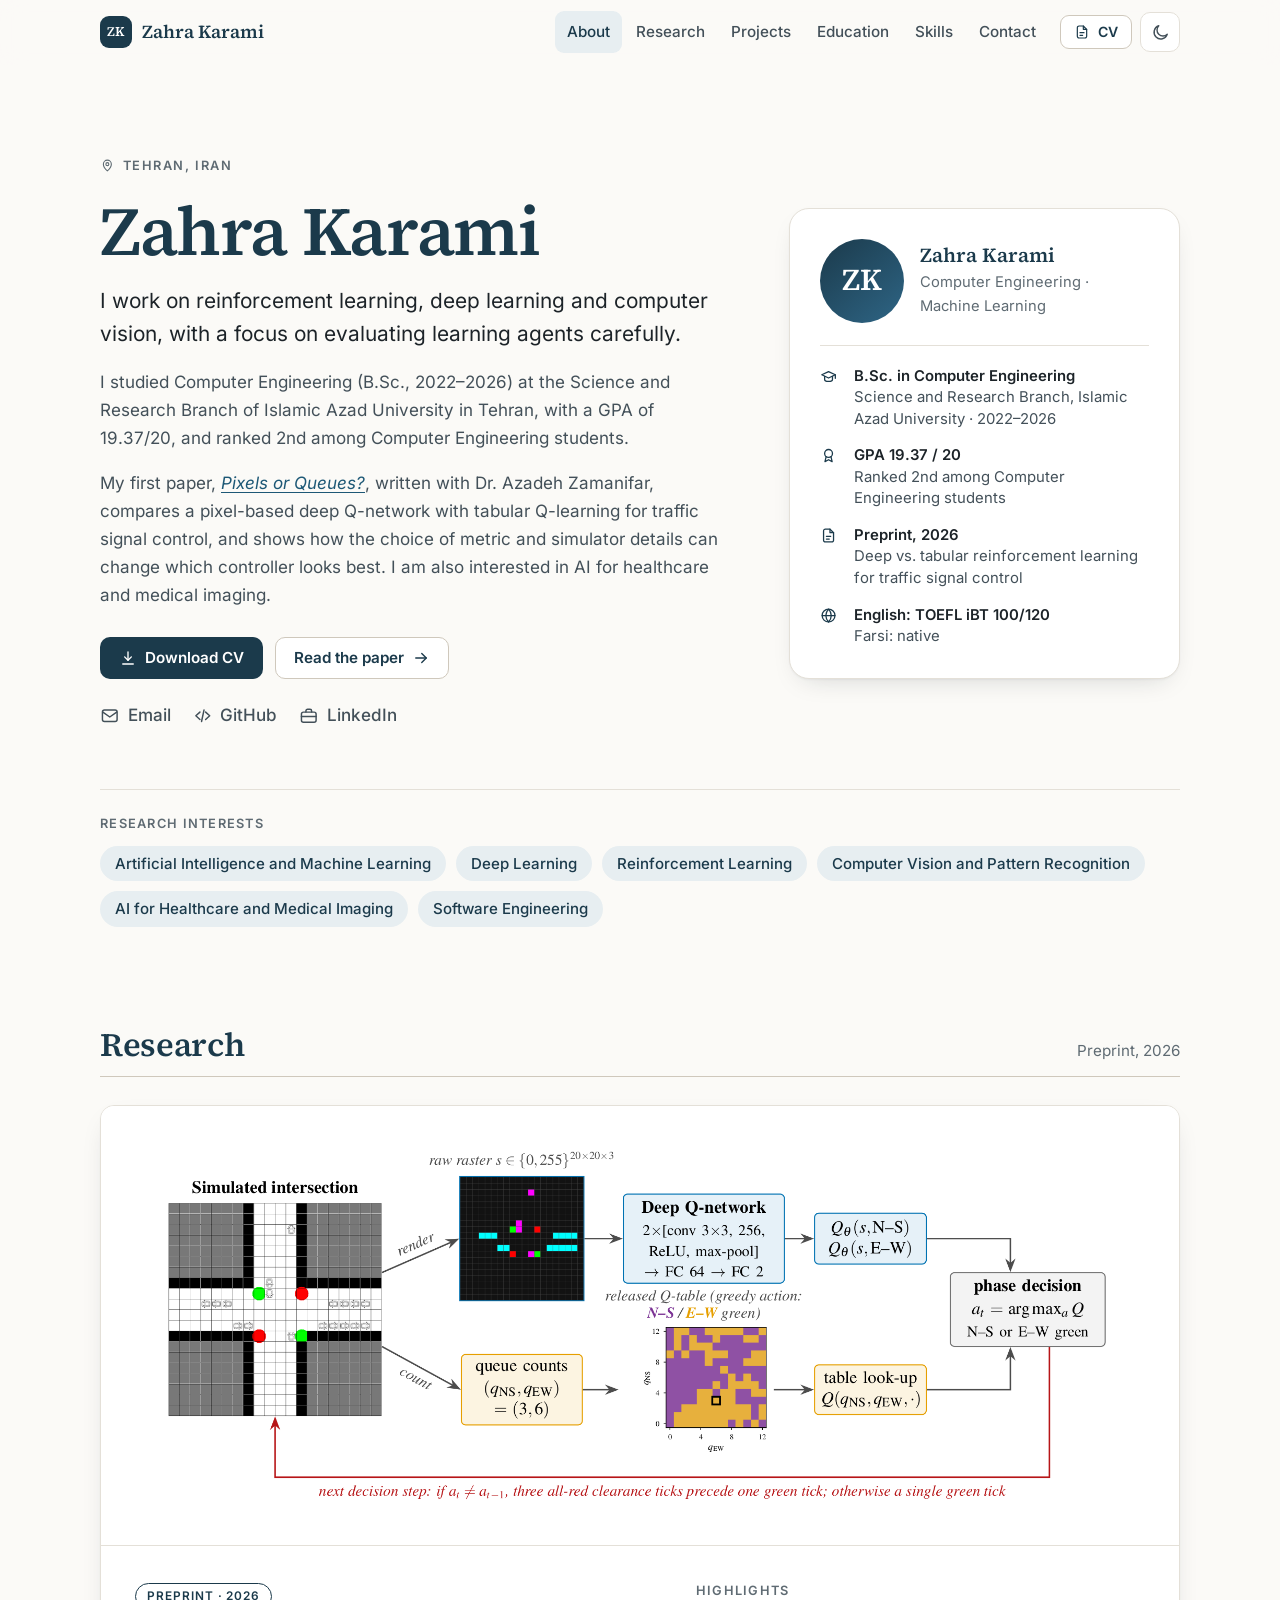
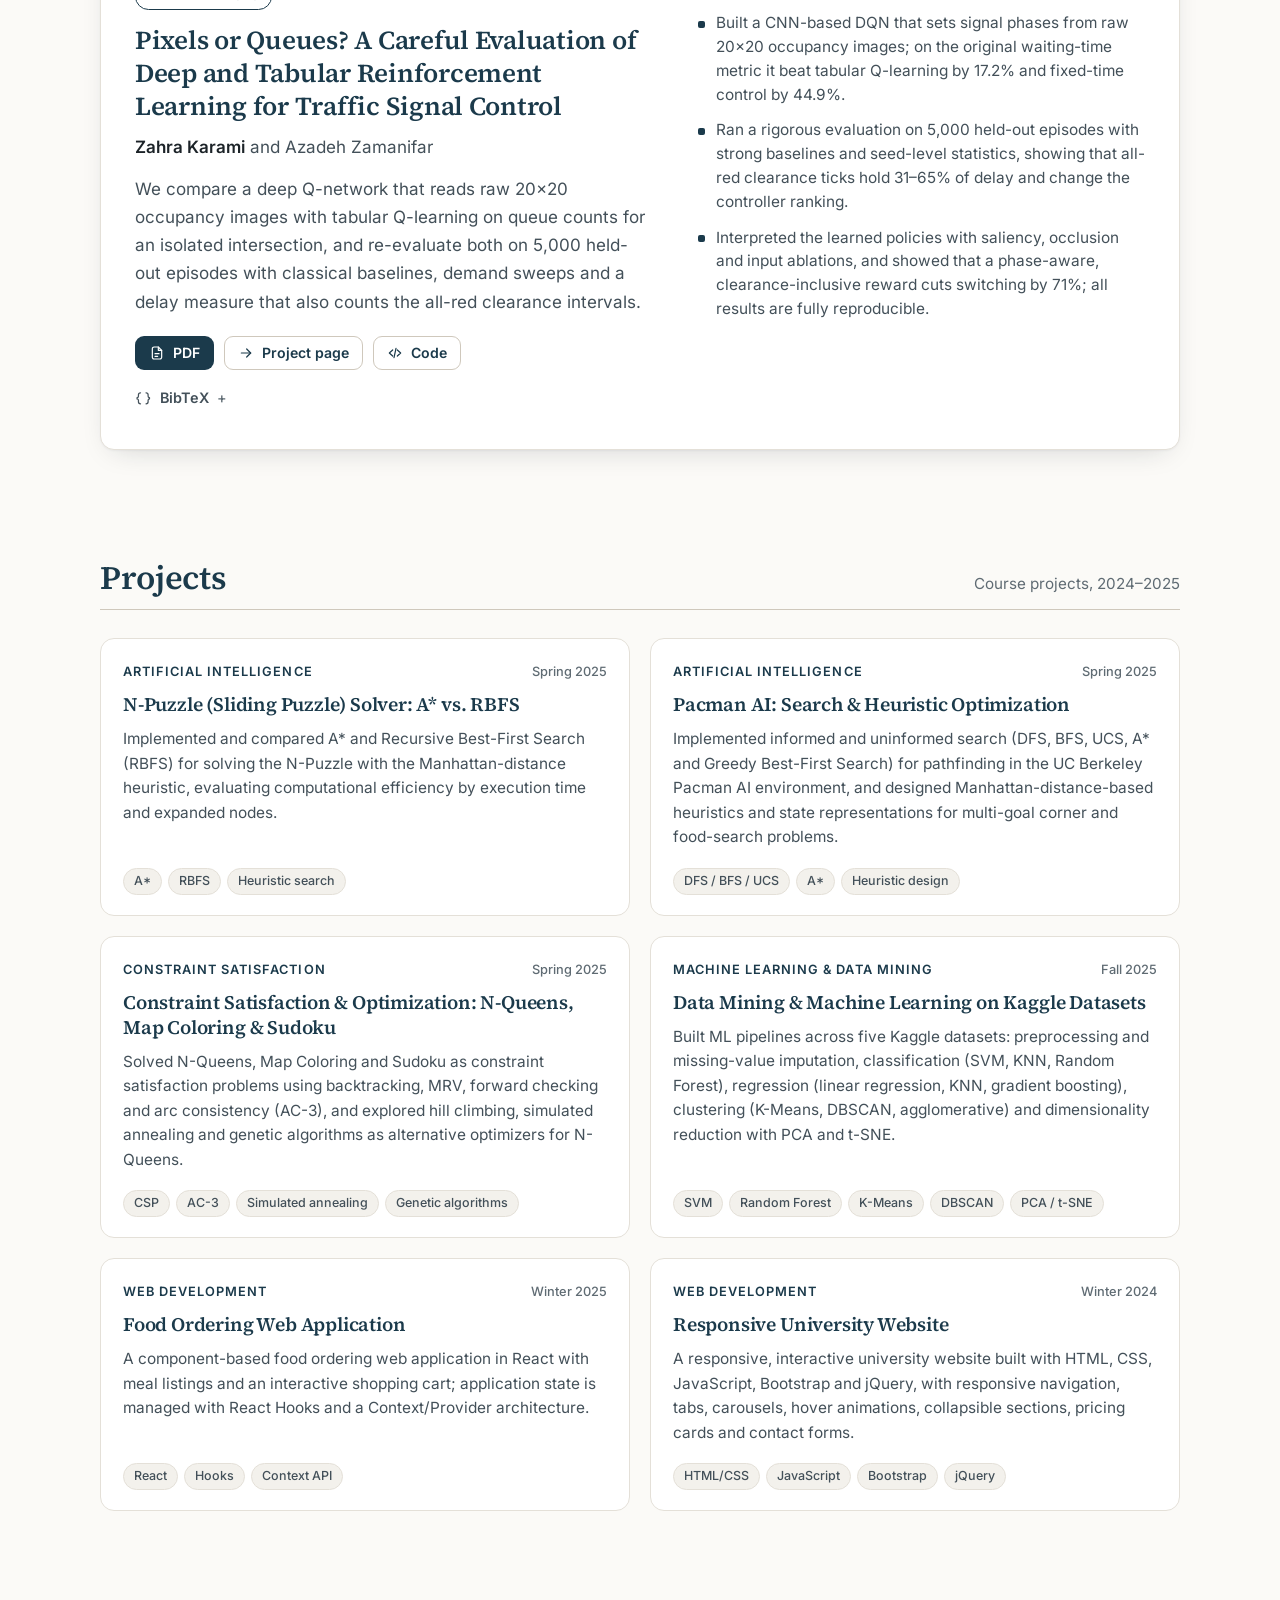
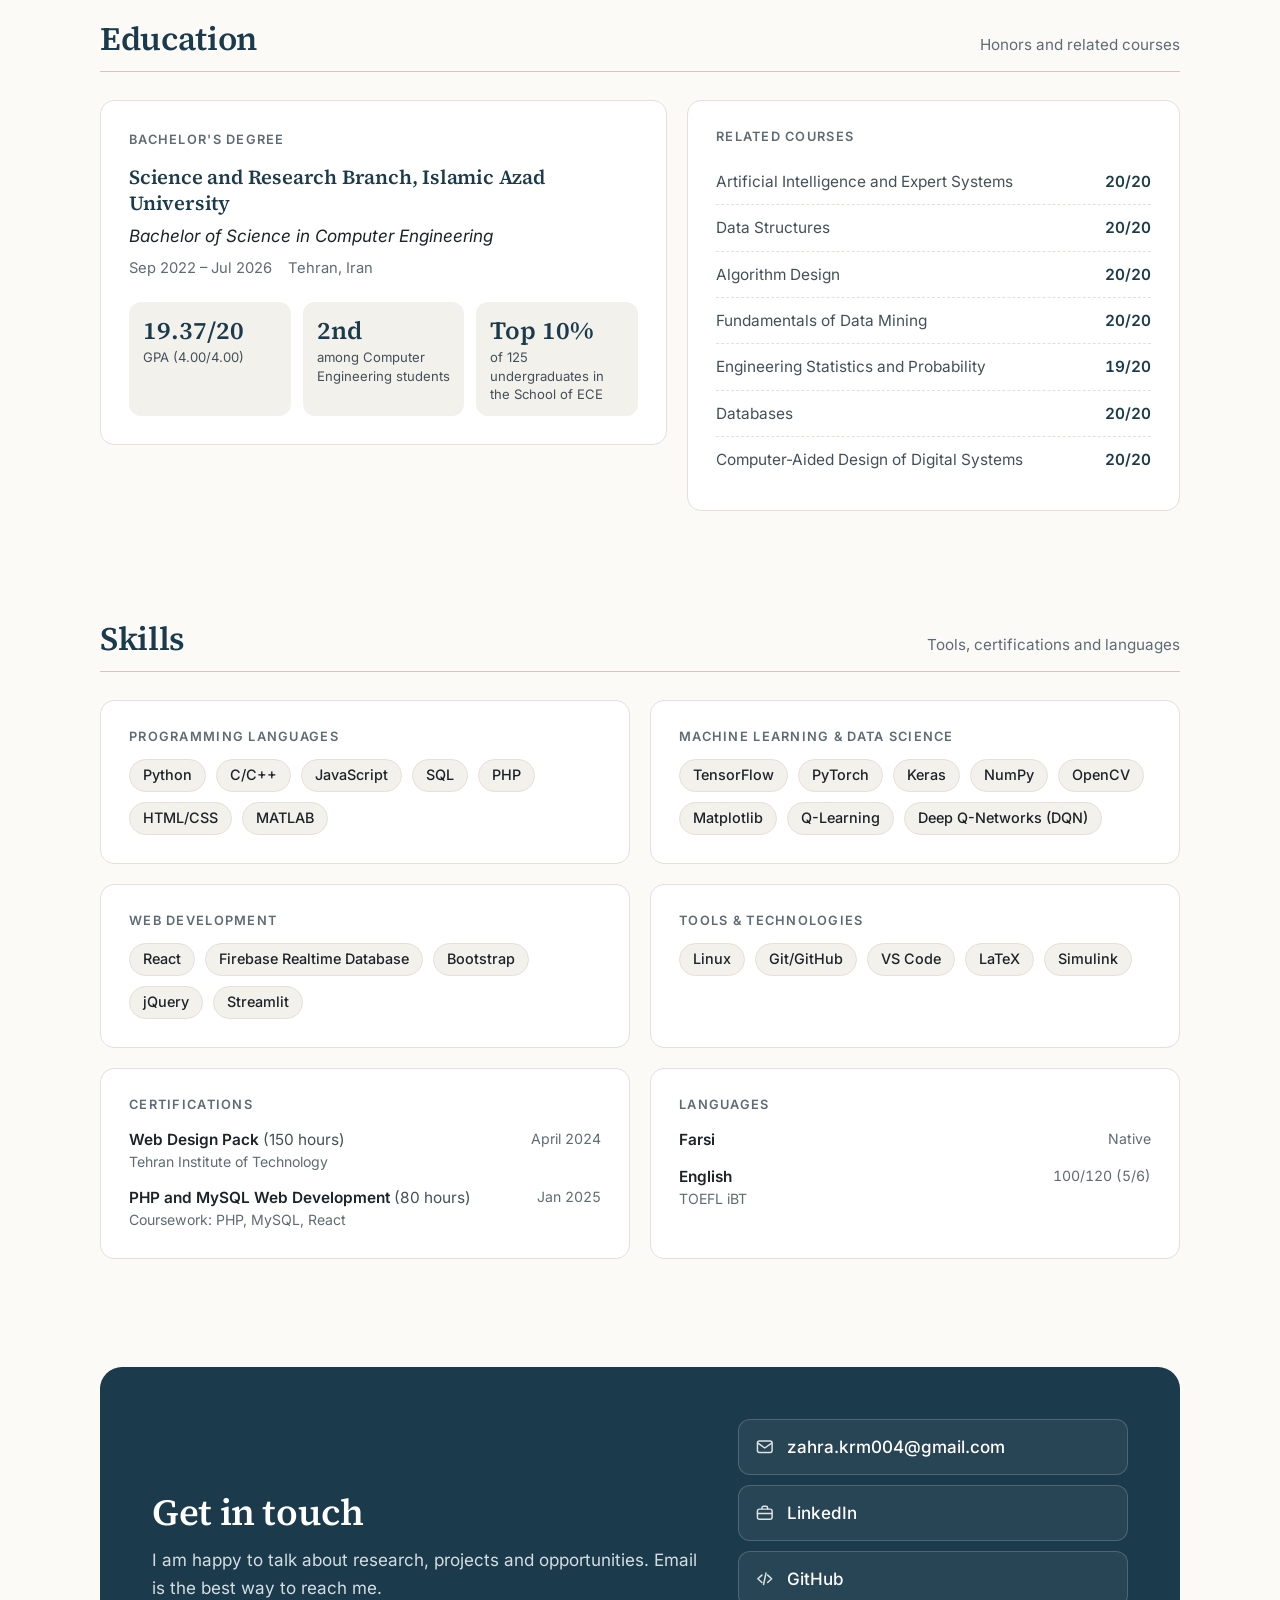
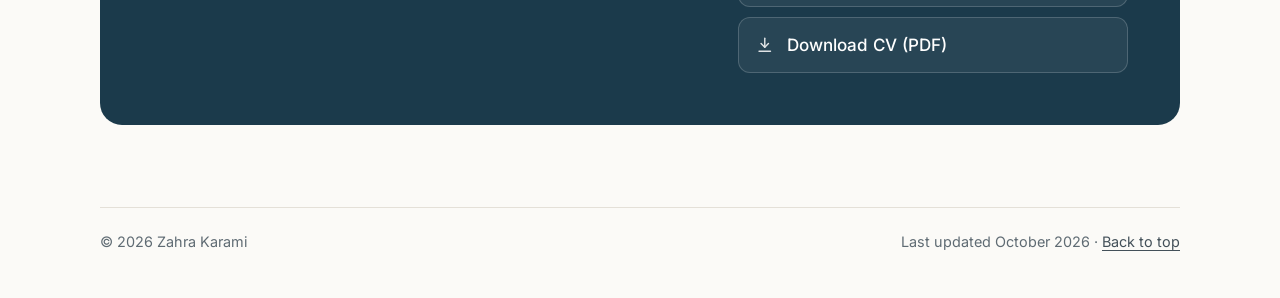
==== index.html @ cc5b9f22 "Add files via upload" ====
<!doctype html>
<html lang="en">
<head>
  <meta charset="utf-8">
  <meta name="viewport" content="width=device-width, initial-scale=1">
  <title>Zahra Karami · Machine Learning &amp; Computer Engineering</title>
  <meta name="description" content="Zahra Karami works on reinforcement learning, deep learning and computer vision (B.Sc. Computer Engineering, Science and Research Branch, Islamic Azad University). Paper, projects, CV and contact.">
  <meta name="author" content="Zahra Karami">
  <link rel="canonical" href="https://zahrakrm.github.io/">

  <!-- Social previews -->
  <meta property="og:type" content="profile">
  <meta property="og:site_name" content="Zahra Karami">
  <meta property="og:title" content="Zahra Karami · Machine Learning &amp; Computer Engineering">
  <meta property="og:description" content="Reinforcement learning, deep learning and computer vision. Paper, projects, CV and contact.">
  <meta property="og:url" content="https://zahrakrm.github.io/">
  <meta property="og:image" content="https://zahrakrm.github.io/assets/img/og-home.png">
  <meta property="og:image:width" content="1200">
  <meta property="og:image:height" content="630">
  <meta property="og:image:alt" content="Zahra Karami: Computer Engineering, reinforcement learning, deep learning, computer vision">
  <meta property="profile:first_name" content="Zahra">
  <meta property="profile:last_name" content="Karami">
  <meta name="twitter:card" content="summary_large_image">

  <meta name="theme-color" content="#fbfaf7" media="(prefers-color-scheme: light)">
  <meta name="theme-color" content="#0e1316" media="(prefers-color-scheme: dark)">
  <link rel="icon" href="favicon.ico" sizes="any">
  <link rel="icon" href="assets/img/favicon.svg" type="image/svg+xml">
  <link rel="apple-touch-icon" href="assets/img/apple-touch-icon.png">

  <link rel="preload" href="assets/fonts/inter-latin-wght-normal.woff2" as="font" type="font/woff2" crossorigin>
  <link rel="preload" href="assets/fonts/source-serif-4-latin-wght-normal.woff2" as="font" type="font/woff2" crossorigin>
  <link rel="stylesheet" href="assets/css/style.css">
  <script>
    document.documentElement.classList.add("js");
    try {
      var savedTheme = localStorage.getItem("theme");
      if (savedTheme === "light" || savedTheme === "dark") {
        document.documentElement.setAttribute("data-theme", savedTheme);
      }
    } catch (e) {}
  </script>
  <script src="assets/js/main.js" defer></script>

  <script type="application/ld+json">
  {
    "@context": "https://schema.org",
    "@type": "Person",
    "name": "Zahra Karami",
    "url": "https://zahrakrm.github.io/",
    "email": "mailto:zahra.krm004@gmail.com",
    "image": "https://zahrakrm.github.io/assets/img/og-home.png",
    "affiliation": {
      "@type": "CollegeOrUniversity",
      "name": "Science and Research Branch, Islamic Azad University"
    },
    "address": { "@type": "PostalAddress", "addressLocality": "Tehran", "addressCountry": "IR" },
    "knowsAbout": ["Reinforcement learning", "Deep learning", "Computer vision", "Machine learning", "AI for healthcare"],
    "sameAs": ["https://github.com/zahraKrm", "https://www.linkedin.com/in/zahra-karami-ai/"]
  }
  </script>
</head>
<body>
  <!-- Icon set (inline so the page needs no extra request) -->
  <svg xmlns="http://www.w3.org/2000/svg" style="display:none">
    <symbol id="i-mail" viewBox="0 0 24 24"><rect x="3" y="5" width="18" height="14" rx="2.5"/><path d="m3.5 7.5 8.5 6 8.5-6"/></symbol>
    <symbol id="i-download" viewBox="0 0 24 24"><path d="M12 4v11"/><path d="m7.5 10.5 4.5 4.5 4.5-4.5"/><path d="M5 20h14"/></symbol>
    <symbol id="i-file" viewBox="0 0 24 24"><path d="M14 3H7.5A2.5 2.5 0 0 0 5 5.5v13A2.5 2.5 0 0 0 7.5 21h9a2.5 2.5 0 0 0 2.5-2.5V8z"/><path d="M14 3v5h5"/><path d="M9 13h6M9 17h4"/></symbol>
    <symbol id="i-code" viewBox="0 0 24 24"><path d="m8.5 7.5-5 4.5 5 4.5"/><path d="m15.5 7.5 5 4.5-5 4.5"/><path d="m13.5 5-3 14"/></symbol>
    <symbol id="i-briefcase" viewBox="0 0 24 24"><rect x="3" y="7.5" width="18" height="12.5" rx="2.5"/><path d="M8.5 7.5V6a2 2 0 0 1 2-2h3a2 2 0 0 1 2 2v1.5"/><path d="M3 13h18"/></symbol>
    <symbol id="i-external" viewBox="0 0 24 24"><path d="M14 4h6v6"/><path d="M20 4 11 13"/><path d="M18 14.5V19a1 1 0 0 1-1 1H5a1 1 0 0 1-1-1V7a1 1 0 0 1 1-1h4.5"/></symbol>
    <symbol id="i-sun" viewBox="0 0 24 24"><circle cx="12" cy="12" r="4"/><path d="M12 2.5v2M12 19.5v2M4.6 4.6 6 6M18 18l1.4 1.4M2.5 12h2M19.5 12h2M4.6 19.4 6 18M18 6l1.4-1.4"/></symbol>
    <symbol id="i-moon" viewBox="0 0 24 24"><path d="M20.5 14.2A8.5 8.5 0 1 1 9.8 3.5a6.8 6.8 0 0 0 10.7 10.7z"/></symbol>
    <symbol id="i-menu" viewBox="0 0 24 24"><path d="M4 7h16M4 12h16M4 17h16"/></symbol>
    <symbol id="i-pin" viewBox="0 0 24 24"><path d="M12 21s-6.5-5.8-6.5-11a6.5 6.5 0 0 1 13 0c0 5.2-6.5 11-6.5 11z"/><circle cx="12" cy="10" r="2.4"/></symbol>
    <symbol id="i-cap" viewBox="0 0 24 24"><path d="M2.5 9.5 12 5l9.5 4.5L12 14z"/><path d="M6.5 11.6V16c0 1.4 2.5 2.8 5.5 2.8s5.5-1.4 5.5-2.8v-4.4"/><path d="M21.5 9.5v5"/></symbol>
    <symbol id="i-award" viewBox="0 0 24 24"><circle cx="12" cy="9" r="5.5"/><path d="m8.6 13.4-1.6 7.1 5-2.6 5 2.6-1.6-7.1"/></symbol>
    <symbol id="i-globe" viewBox="0 0 24 24"><circle cx="12" cy="12" r="9"/><path d="M3 12h18"/><path d="M12 3c2.5 2.7 3.8 5.7 3.8 9s-1.3 6.3-3.8 9c-2.5-2.7-3.8-5.7-3.8-9S9.5 5.7 12 3z"/></symbol>
    <symbol id="i-copy" viewBox="0 0 24 24"><rect x="9" y="9" width="11" height="11" rx="2"/><path d="M5.5 15H5a1 1 0 0 1-1-1V5a1 1 0 0 1 1-1h9a1 1 0 0 1 1 1v.5"/></symbol>
    <symbol id="i-braces" viewBox="0 0 24 24"><path d="M8 4c-2 0-3 1-3 3v2c0 1.2-.8 2-2 2v2c1.2 0 2 .8 2 2v2c0 2 1 3 3 3"/><path d="M16 4c2 0 3 1 3 3v2c0 1.2.8 2 2 2v2c-1.2 0-2 .8-2 2v2c0 2-1 3-3 3"/></symbol>
    <symbol id="i-arrow-right" viewBox="0 0 24 24"><path d="M5 12h14"/><path d="m13 6 6 6-6 6"/></symbol>
  </svg>

  <a class="skip-link" href="#main">Skip to content</a>

  <header class="site-header" id="top">
    <div class="container header-inner">
      <a class="brand" href="#about"><span class="brand-mark" aria-hidden="true">ZK</span>Zahra Karami</a>
      <nav class="site-nav" id="site-nav" aria-label="Main">
        <ul>
          <li><a href="#about">About</a></li>
          <li><a href="#research">Research</a></li>
          <li><a href="#projects">Projects</a></li>
          <li><a href="#education">Education</a></li>
          <li><a href="#skills">Skills</a></li>
          <li><a href="#contact">Contact</a></li>
        </ul>
      </nav>
      <div class="header-actions">
        <a class="btn btn-secondary btn-sm" href="assets/files/Zahra_Karami_CV.pdf"><svg class="icon" aria-hidden="true"><use href="#i-file"/></svg><span class="btn-cv-label">CV</span><span class="visually-hidden"> (PDF)</span></a>
        <button class="icon-btn js-only" type="button" data-theme-toggle aria-label="Switch theme">
          <svg class="icon icon-moon" aria-hidden="true"><use href="#i-moon"/></svg>
          <svg class="icon icon-sun" aria-hidden="true"><use href="#i-sun"/></svg>
        </button>
        <button class="icon-btn nav-toggle js-only" type="button" data-nav-toggle aria-controls="site-nav" aria-expanded="false" aria-label="Open menu">
          <svg class="icon" aria-hidden="true"><use href="#i-menu"/></svg>
        </button>
      </div>
    </div>
  </header>

  <main id="main">
    <!-- ============================================================ ABOUT -->
    <section id="about" class="hero" aria-labelledby="about-title">
      <div class="container">
        <div class="hero-grid">
          <div class="hero-text">
            <p class="eyebrow"><svg class="icon" aria-hidden="true"><use href="#i-pin"/></svg>Tehran, Iran</p>
            <h1 id="about-title">Zahra Karami</h1>
            <p class="lead">I work on reinforcement learning, deep learning and computer vision, with a focus on evaluating learning agents carefully.</p>
            <p>I studied Computer Engineering (B.Sc., 2022–2026) at the Science and Research Branch of Islamic Azad University in Tehran, with a GPA of 19.37/20, and ranked 2nd among Computer Engineering students.</p>
            <p>My first paper, <a href="pixels-or-queues/"><em>Pixels or Queues?</em></a>, written with Dr. Azadeh Zamanifar, compares a pixel-based deep Q-network with tabular Q-learning for traffic signal control, and shows how the choice of metric and simulator details can change which controller looks best. I am also interested in AI for healthcare and medical imaging.</p>
            <div class="hero-actions">
              <a class="btn btn-primary" href="assets/files/Zahra_Karami_CV.pdf" download><svg class="icon" aria-hidden="true"><use href="#i-download"/></svg>Download CV</a>
              <a class="btn btn-secondary" href="pixels-or-queues/">Read the paper<svg class="icon" aria-hidden="true"><use href="#i-arrow-right"/></svg></a>
            </div>
            <ul class="hero-links">
              <li><a href="mailto:zahra.krm004@gmail.com"><svg class="icon" aria-hidden="true"><use href="#i-mail"/></svg>Email</a></li>
              <li><a href="https://github.com/zahraKrm" rel="me"><svg class="icon" aria-hidden="true"><use href="#i-code"/></svg>GitHub</a></li>
              <li><a href="https://www.linkedin.com/in/zahra-karami-ai/" rel="me"><svg class="icon" aria-hidden="true"><use href="#i-briefcase"/></svg>LinkedIn</a></li>
            </ul>
          </div>

          <aside class="profile-card" aria-label="At a glance">
            <div class="profile-top">
              <!-- To use a photo, replace this div with:
                   <img class="avatar" src="assets/img/profile.jpg" alt="Zahra Karami" width="84" height="84"> -->
              <div class="avatar" aria-hidden="true">ZK</div>
              <div>
                <p class="profile-name">Zahra Karami</p>
                <p class="profile-role">Computer Engineering · Machine Learning</p>
              </div>
            </div>
            <ul class="facts">
              <li><svg class="icon" aria-hidden="true"><use href="#i-cap"/></svg><span><strong>B.Sc. in Computer Engineering</strong>Science and Research Branch, Islamic Azad University · 2022–2026</span></li>
              <li><svg class="icon" aria-hidden="true"><use href="#i-award"/></svg><span><strong>GPA 19.37 / 20</strong>Ranked 2nd among Computer Engineering students</span></li>
              <li><svg class="icon" aria-hidden="true"><use href="#i-file"/></svg><span><strong>Preprint, 2026</strong>Deep vs. tabular reinforcement learning for traffic signal control</span></li>
              <li><svg class="icon" aria-hidden="true"><use href="#i-globe"/></svg><span><strong>English: TOEFL iBT 100/120</strong>Farsi: native</span></li>
            </ul>
          </aside>
        </div>

        <div class="interests">
          <h2 class="mini-title">Research interests</h2>
          <ul class="chips">
            <li class="chip">Artificial Intelligence and Machine Learning</li>
            <li class="chip">Deep Learning</li>
            <li class="chip">Reinforcement Learning</li>
            <li class="chip">Computer Vision and Pattern Recognition</li>
            <li class="chip">AI for Healthcare and Medical Imaging</li>
            <li class="chip">Software Engineering</li>
          </ul>
        </div>
      </div>
    </section>

    <!-- ========================================================= RESEARCH -->
    <section id="research" class="section" aria-labelledby="research-title">
      <div class="container">
        <div class="section-head">
          <h2 id="research-title">Research</h2>
          <p>Preprint, 2026</p>
        </div>

        <article class="pub">
          <a class="pub-figure" href="pixels-or-queues/" aria-label="Project page of Pixels or Queues?">
            <img src="assets/img/paper/overview.webp" width="1838" height="726" loading="lazy" decoding="async"
                 alt="Overview diagram: the simulated intersection is seen either as a raw pixel raster that a deep Q-network maps to two action values, or as two queue counts that index a Q-table; both pick which direction gets green.">
          </a>
          <div class="pub-body">
            <div>
              <span class="badge">Preprint · 2026</span>
              <h3 class="pub-title"><a href="pixels-or-queues/">Pixels or Queues? A Careful Evaluation of Deep and Tabular Reinforcement Learning for Traffic Signal Control</a></h3>
              <p class="authors"><span class="me">Zahra Karami</span> and Azadeh Zamanifar</p>
              <p class="pub-summary">We compare a deep Q-network that reads raw 20×20 occupancy images with tabular Q-learning on queue counts for an isolated intersection, and re-evaluate both on 5,000 held-out episodes with classical baselines, demand sweeps and a delay measure that also counts the all-red clearance intervals.</p>
              <div class="pub-actions">
                <a class="btn btn-primary btn-sm" href="assets/files/Pixels_or_Queues_Karami_Zamanifar_2026.pdf"><svg class="icon" aria-hidden="true"><use href="#i-file"/></svg>PDF</a>
                <a class="btn btn-secondary btn-sm" href="pixels-or-queues/"><svg class="icon" aria-hidden="true"><use href="#i-arrow-right"/></svg>Project page</a>
                <a class="btn btn-secondary btn-sm" href="https://github.com/zahraKrm/Deep-RL-Traffic-Signal-Control"><svg class="icon" aria-hidden="true"><use href="#i-code"/></svg>Code</a>
              </div>
              <details class="bibtex">
                <summary><svg class="icon" aria-hidden="true"><use href="#i-braces"/></svg>BibTeX</summary>
                <div class="code-block">
<pre id="bibtex-home">@misc{karami2026pixels,
  title  = {Pixels or Queues? {A} Careful Evaluation of Deep and
            Tabular Reinforcement Learning for Traffic Signal Control},
  author = {Karami, Zahra and Zamanifar, Azadeh},
  year   = {2026},
  note   = {Preprint},
  url    = {https://zahrakrm.github.io/pixels-or-queues/}
}</pre>
                  <button class="copy-btn js-only" type="button" data-copy="bibtex-home"><svg class="icon" aria-hidden="true"><use href="#i-copy"/></svg><span data-label>Copy</span></button>
                </div>
              </details>
            </div>

            <div class="pub-highlights">
              <h4>Highlights</h4>
              <ul>
                <li>Built a CNN-based DQN that sets signal phases from raw 20×20 occupancy images; on the original waiting-time metric it beat tabular Q-learning by 17.2% and fixed-time control by 44.9%.</li>
                <li>Ran a rigorous evaluation on 5,000 held-out episodes with strong baselines and seed-level statistics, showing that all-red clearance ticks hold 31–65% of delay and change the controller ranking.</li>
                <li>Interpreted the learned policies with saliency, occlusion and input ablations, and showed that a phase-aware, clearance-inclusive reward cuts switching by 71%; all results are fully reproducible.</li>
              </ul>
            </div>
          </div>
        </article>
      </div>
    </section>

    <!-- ========================================================= PROJECTS -->
    <section id="projects" class="section" aria-labelledby="projects-title">
      <div class="container">
        <div class="section-head">
          <h2 id="projects-title">Projects</h2>
          <p>Course projects, 2024–2025</p>
        </div>

        <ul class="projects">
          <li>
            <article class="card">
              <div class="card-meta"><span class="card-kicker">Artificial Intelligence</span><span>Spring 2025</span></div>
              <h3>N-Puzzle (Sliding Puzzle) Solver: A* vs. RBFS</h3>
              <p>Implemented and compared A* and Recursive Best-First Search (RBFS) for solving the N-Puzzle with the Manhattan-distance heuristic, evaluating computational efficiency by execution time and expanded nodes.</p>
              <ul class="tags"><li class="tag">A*</li><li class="tag">RBFS</li><li class="tag">Heuristic search</li></ul>
            </article>
          </li>
          <li>
            <article class="card">
              <div class="card-meta"><span class="card-kicker">Artificial Intelligence</span><span>Spring 2025</span></div>
              <h3>Pacman AI: Search &amp; Heuristic Optimization</h3>
              <p>Implemented informed and uninformed search (DFS, BFS, UCS, A* and Greedy Best-First Search) for pathfinding in the UC Berkeley Pacman AI environment, and designed Manhattan-distance-based heuristics and state representations for multi-goal corner and food-search problems.</p>
              <ul class="tags"><li class="tag">DFS / BFS / UCS</li><li class="tag">A*</li><li class="tag">Heuristic design</li></ul>
            </article>
          </li>
          <li>
            <article class="card">
              <div class="card-meta"><span class="card-kicker">Constraint Satisfaction</span><span>Spring 2025</span></div>
              <h3>Constraint Satisfaction &amp; Optimization: N-Queens, Map Coloring &amp; Sudoku</h3>
              <p>Solved N-Queens, Map Coloring and Sudoku as constraint satisfaction problems using backtracking, MRV, forward checking and arc consistency (AC-3), and explored hill climbing, simulated annealing and genetic algorithms as alternative optimizers for N-Queens.</p>
              <ul class="tags"><li class="tag">CSP</li><li class="tag">AC-3</li><li class="tag">Simulated annealing</li><li class="tag">Genetic algorithms</li></ul>
            </article>
          </li>
          <li>
            <article class="card">
              <div class="card-meta"><span class="card-kicker">Machine Learning &amp; Data Mining</span><span>Fall 2025</span></div>
              <h3>Data Mining &amp; Machine Learning on Kaggle Datasets</h3>
              <p>Built ML pipelines across five Kaggle datasets: preprocessing and missing-value imputation, classification (SVM, KNN, Random Forest), regression (linear regression, KNN, gradient boosting), clustering (K-Means, DBSCAN, agglomerative) and dimensionality reduction with PCA and t-SNE.</p>
              <ul class="tags"><li class="tag">SVM</li><li class="tag">Random Forest</li><li class="tag">K-Means</li><li class="tag">DBSCAN</li><li class="tag">PCA / t-SNE</li></ul>
            </article>
          </li>
          <li>
            <article class="card">
              <div class="card-meta"><span class="card-kicker">Web Development</span><span>Winter 2025</span></div>
              <h3>Food Ordering Web Application</h3>
              <p>A component-based food ordering web application in React with meal listings and an interactive shopping cart; application state is managed with React Hooks and a Context/Provider architecture.</p>
              <ul class="tags"><li class="tag">React</li><li class="tag">Hooks</li><li class="tag">Context API</li></ul>
            </article>
          </li>
          <li>
            <article class="card">
              <div class="card-meta"><span class="card-kicker">Web Development</span><span>Winter 2024</span></div>
              <h3>Responsive University Website</h3>
              <p>A responsive, interactive university website built with HTML, CSS, JavaScript, Bootstrap and jQuery, with responsive navigation, tabs, carousels, hover animations, collapsible sections, pricing cards and contact forms.</p>
              <ul class="tags"><li class="tag">HTML/CSS</li><li class="tag">JavaScript</li><li class="tag">Bootstrap</li><li class="tag">jQuery</li></ul>
            </article>
          </li>
        </ul>
      </div>
    </section>

    <!-- ======================================================== EDUCATION -->
    <section id="education" class="section" aria-labelledby="education-title">
      <div class="container">
        <div class="section-head">
          <h2 id="education-title">Education</h2>
          <p>Honors and related courses</p>
        </div>

        <div class="edu-grid">
          <article class="panel">
            <p class="panel-label">Bachelor's degree</p>
            <h3>Science and Research Branch, Islamic Azad University</h3>
            <p class="degree">Bachelor of Science in Computer Engineering</p>
            <p class="when-where"><span>Sep 2022 – Jul 2026</span><span>Tehran, Iran</span></p>
            <ul class="stats">
              <li class="stat"><strong>19.37/20</strong><span>GPA (4.00/4.00)</span></li>
              <li class="stat"><strong>2nd</strong><span>among Computer Engineering students</span></li>
              <li class="stat"><strong>Top 10%</strong><span>of 125 undergraduates in the School of ECE</span></li>
            </ul>
          </article>

          <article class="panel">
            <h3 class="panel-label">Related courses</h3>
            <ul class="courses">
              <li><span>Artificial Intelligence and Expert Systems</span><span class="grade">20/20</span></li>
              <li><span>Data Structures</span><span class="grade">20/20</span></li>
              <li><span>Algorithm Design</span><span class="grade">20/20</span></li>
              <li><span>Fundamentals of Data Mining</span><span class="grade">20/20</span></li>
              <li><span>Engineering Statistics and Probability</span><span class="grade">19/20</span></li>
              <li><span>Databases</span><span class="grade">20/20</span></li>
              <li><span>Computer-Aided Design of Digital Systems</span><span class="grade">20/20</span></li>
            </ul>
          </article>
        </div>
      </div>
    </section>

    <!-- =========================================================== SKILLS -->
    <section id="skills" class="section" aria-labelledby="skills-title">
      <div class="container">
        <div class="section-head">
          <h2 id="skills-title">Skills</h2>
          <p>Tools, certifications and languages</p>
        </div>

        <div class="skills-grid">
          <div class="panel skill-group">
            <h3>Programming languages</h3>
            <ul class="chips">
              <li class="chip">Python</li><li class="chip">C/C++</li><li class="chip">JavaScript</li><li class="chip">SQL</li><li class="chip">PHP</li><li class="chip">HTML/CSS</li><li class="chip">MATLAB</li>
            </ul>
          </div>
          <div class="panel skill-group">
            <h3>Machine learning &amp; data science</h3>
            <ul class="chips">
              <li class="chip">TensorFlow</li><li class="chip">PyTorch</li><li class="chip">Keras</li><li class="chip">NumPy</li><li class="chip">OpenCV</li><li class="chip">Matplotlib</li><li class="chip">Q-Learning</li><li class="chip">Deep Q-Networks (DQN)</li>
            </ul>
          </div>
          <div class="panel skill-group">
            <h3>Web development</h3>
            <ul class="chips">
              <li class="chip">React</li><li class="chip">Firebase Realtime Database</li><li class="chip">Bootstrap</li><li class="chip">jQuery</li><li class="chip">Streamlit</li>
            </ul>
          </div>
          <div class="panel skill-group">
            <h3>Tools &amp; technologies</h3>
            <ul class="chips">
              <li class="chip">Linux</li><li class="chip">Git/GitHub</li><li class="chip">VS Code</li><li class="chip">LaTeX</li><li class="chip">Simulink</li>
            </ul>
          </div>
        </div>

        <div class="extras">
          <div class="panel">
            <h3 class="mini-title">Certifications</h3>
            <ul class="plain-list">
              <li><span><strong>Web Design Pack</strong> (150 hours)<span class="note">Tehran Institute of Technology</span></span><span class="date">April 2024</span></li>
              <li><span><strong>PHP and MySQL Web Development</strong> (80 hours)<span class="note">Coursework: PHP, MySQL, React</span></span><span class="date">Jan 2025</span></li>
            </ul>
          </div>
          <div class="panel">
            <h3 class="mini-title">Languages</h3>
            <ul class="plain-list">
              <li><span><strong>Farsi</strong></span><span class="date">Native</span></li>
              <li><span><strong>English</strong><span class="note">TOEFL iBT</span></span><span class="date">100/120 (5/6)</span></li>
            </ul>
          </div>
        </div>
      </div>
    </section>

    <!-- ========================================================== CONTACT -->
    <section id="contact" class="section" aria-labelledby="contact-title">
      <div class="container">
        <div class="contact-panel">
          <div>
            <h2 id="contact-title">Get in touch</h2>
            <p>I am happy to talk about research, projects and opportunities. Email is the best way to reach me.</p>
          </div>
          <ul class="contact-links">
            <li><a href="mailto:zahra.krm004@gmail.com"><svg class="icon" aria-hidden="true"><use href="#i-mail"/></svg>zahra.krm004@gmail.com</a></li>
            <li><a href="https://www.linkedin.com/in/zahra-karami-ai/" rel="me"><svg class="icon" aria-hidden="true"><use href="#i-briefcase"/></svg>LinkedIn</a></li>
            <li><a href="https://github.com/zahraKrm" rel="me"><svg class="icon" aria-hidden="true"><use href="#i-code"/></svg>GitHub</a></li>
            <li><a href="assets/files/Zahra_Karami_CV.pdf" download><svg class="icon" aria-hidden="true"><use href="#i-download"/></svg>Download CV (PDF)</a></li>
          </ul>
        </div>
      </div>
    </section>
  </main>

  <footer class="site-footer">
    <div class="container footer-inner">
      <p>© <span data-year>2026</span> Zahra Karami</p>
      <p>Last updated October 2026 · <a href="#top">Back to top</a></p>
    </div>
  </footer>
</body>
</html>
---- assets/css/style.css ----
/* ==========================================================================
   Zahra Karami - personal website
   Plain CSS, no build step. Colours follow the CV (navy #1b3a4b).
   ========================================================================== */

/* ---------- Fonts (self-hosted, SIL Open Font License 1.1) -------------- */
@font-face {
  font-family: "Inter";
  src: url("../fonts/inter-latin-wght-normal.woff2") format("woff2");
  font-weight: 100 900;
  font-style: normal;
  font-display: swap;
}
@font-face {
  font-family: "Inter";
  src: url("../fonts/inter-latin-wght-italic.woff2") format("woff2");
  font-weight: 100 900;
  font-style: italic;
  font-display: swap;
}
@font-face {
  font-family: "Source Serif 4";
  src: url("../fonts/source-serif-4-latin-wght-normal.woff2") format("woff2");
  font-weight: 200 900;
  font-style: normal;
  font-display: swap;
}
@font-face {
  font-family: "Source Serif 4";
  src: url("../fonts/source-serif-4-latin-wght-italic.woff2") format("woff2");
  font-weight: 200 900;
  font-style: italic;
  font-display: swap;
}

/* ---------- Design tokens ------------------------------------------------ */
:root {
  color-scheme: light;
  --bg: #fbfaf7;
  --surface: #ffffff;
  --surface-2: #f3f1ec;
  --text: #1c2328;
  --text-2: #435059;
  --muted: #5f6b73;
  --heading: #1b3a4b;
  --border: #e4e0d8;
  --border-strong: #cfc8bc;
  --accent: #1b3a4b;
  --accent-hover: #24516b;
  --on-accent: #ffffff;
  --link: #1d5876;
  --accent-soft: #e7eef1;
  --accent-soft-text: #1b3a4b;
  --contact-bg: #1b3a4b;
  --contact-text: #eef4f7;
  --shadow: 0 1px 2px rgb(20 30 40 / 0.04), 0 10px 28px -14px rgb(20 30 40 / 0.22);
  --radius: 14px;
  --maxw: 1080px;
  --gutter: clamp(16px, 4vw, 32px);
  --header-h: 64px;
  --font-sans: "Inter", ui-sans-serif, system-ui, -apple-system, "Segoe UI", Roboto,
    "Helvetica Neue", Arial, sans-serif;
  --font-serif: "Source Serif 4", "Iowan Old Style", "Palatino Linotype", Georgia, serif;
  --font-mono: ui-monospace, "SFMono-Regular", Menlo, Consolas, "Liberation Mono", monospace;
}

:root[data-theme="dark"] {
  color-scheme: dark;
  --bg: #0e1316;
  --surface: #141b1f;
  --surface-2: #1a2227;
  --text: #e5e9eb;
  --text-2: #bcc6cc;
  --muted: #94a0a7;
  --heading: #e9f0f3;
  --border: #243038;
  --border-strong: #34434d;
  --accent: #9fc5da;
  --accent-hover: #bcd8e7;
  --on-accent: #0e1316;
  --link: #a7cce0;
  --accent-soft: #1a2a32;
  --accent-soft-text: #cfe3ee;
  --contact-bg: #15242c;
  --contact-text: #e5eef3;
  --shadow: 0 1px 2px rgb(0 0 0 / 0.3), 0 12px 30px -16px rgb(0 0 0 / 0.6);
}

@media (prefers-color-scheme: dark) {
  :root:not([data-theme="light"]) {
    color-scheme: dark;
    --bg: #0e1316;
    --surface: #141b1f;
    --surface-2: #1a2227;
    --text: #e5e9eb;
    --text-2: #bcc6cc;
    --muted: #94a0a7;
    --heading: #e9f0f3;
    --border: #243038;
    --border-strong: #34434d;
    --accent: #9fc5da;
    --accent-hover: #bcd8e7;
    --on-accent: #0e1316;
    --link: #a7cce0;
    --accent-soft: #1a2a32;
    --accent-soft-text: #cfe3ee;
    --contact-bg: #15242c;
    --contact-text: #e5eef3;
    --shadow: 0 1px 2px rgb(0 0 0 / 0.3), 0 12px 30px -16px rgb(0 0 0 / 0.6);
  }
}

/* ---------- Base --------------------------------------------------------- */
*,
*::before,
*::after {
  box-sizing: border-box;
}

html {
  -webkit-text-size-adjust: 100%;
  text-size-adjust: 100%;
  scroll-behavior: smooth;
  scroll-padding-top: calc(var(--header-h) + 16px);
}

body {
  margin: 0;
  background: var(--bg);
  color: var(--text);
  font-family: var(--font-sans);
  font-size: 17px;
  line-height: 1.65;
  -webkit-font-smoothing: antialiased;
  -moz-osx-font-smoothing: grayscale;
  text-rendering: optimizeLegibility;
  overflow-x: hidden;
}

img,
svg {
  display: block;
  max-width: 100%;
}

img {
  height: auto;
}

a {
  color: var(--link);
  text-decoration-thickness: 1px;
  text-underline-offset: 3px;
}

a:hover {
  color: var(--accent-hover);
}

:focus-visible {
  outline: 2px solid var(--accent);
  outline-offset: 3px;
  border-radius: 4px;
}

h1,
h2,
h3 {
  margin: 0;
  font-family: var(--font-serif);
  font-weight: 600;
  line-height: 1.2;
  letter-spacing: -0.01em;
  color: var(--heading);
}

p {
  margin: 0 0 1em;
}

sub {
  font-size: 0.72em;
}

::selection {
  background: var(--accent);
  color: var(--on-accent);
}

.icon {
  width: 1.15em;
  height: 1.15em;
  flex: none;
  fill: none;
  stroke: currentColor;
  stroke-width: 1.8;
  stroke-linecap: round;
  stroke-linejoin: round;
}

.visually-hidden {
  position: absolute !important;
  width: 1px;
  height: 1px;
  padding: 0;
  margin: -1px;
  overflow: hidden;
  clip: rect(0 0 0 0);
  white-space: nowrap;
  border: 0;
}

.skip-link {
  position: absolute;
  left: 12px;
  top: -60px;
  z-index: 100;
  padding: 10px 16px;
  border-radius: 10px;
  background: var(--accent);
  color: var(--on-accent);
  font-weight: 600;
  text-decoration: none;
}

.skip-link:focus {
  top: 12px;
}

.container {
  width: min(100% - 2 * var(--gutter), var(--maxw));
  margin-inline: auto;
}

/* ---------- Header ------------------------------------------------------- */
.site-header {
  position: sticky;
  top: 0;
  z-index: 50;
  background: var(--bg);
  border-bottom: 1px solid transparent;
  transition: border-color 0.2s ease, box-shadow 0.2s ease;
}

@supports ((-webkit-backdrop-filter: blur(1px)) or (backdrop-filter: blur(1px))) {
  .site-header {
    background: color-mix(in srgb, var(--bg) 84%, transparent);
    -webkit-backdrop-filter: saturate(150%) blur(12px);
    backdrop-filter: saturate(150%) blur(12px);
  }
}

.site-header.is-scrolled {
  border-bottom-color: var(--border);
}

.header-inner {
  display: flex;
  align-items: center;
  gap: 12px;
  height: var(--header-h);
}

.brand {
  display: inline-flex;
  align-items: center;
  gap: 10px;
  margin-right: auto;
  color: var(--heading);
  font-family: var(--font-serif);
  font-size: 1.15rem;
  font-weight: 600;
  text-decoration: none;
  white-space: nowrap;
}

.brand:hover {
  color: var(--heading);
}

.brand-mark {
  display: grid;
  place-items: center;
  width: 32px;
  height: 32px;
  border-radius: 9px;
  background: var(--accent);
  color: var(--on-accent);
  font-size: 0.82rem;
  letter-spacing: 0.03em;
}

.site-nav ul {
  display: flex;
  gap: 2px;
  margin: 0;
  padding: 0;
  list-style: none;
}

.site-nav a {
  display: block;
  padding: 8px 12px;
  border-radius: 9px;
  color: var(--text-2);
  font-size: 0.95rem;
  font-weight: 500;
  text-decoration: none;
}

.site-nav a:hover {
  background: var(--surface-2);
  color: var(--heading);
}

.site-nav a[aria-current] {
  background: var(--accent-soft);
  color: var(--accent-soft-text);
}

.header-actions {
  display: flex;
  align-items: center;
  gap: 8px;
}

.icon-btn {
  display: inline-grid;
  place-items: center;
  width: 40px;
  height: 40px;
  padding: 0;
  border: 1px solid var(--border);
  border-radius: 10px;
  background: var(--surface);
  color: var(--text-2);
  cursor: pointer;
  transition: border-color 0.15s ease, color 0.15s ease;
}

.icon-btn:hover {
  border-color: var(--border-strong);
  color: var(--heading);
}

.icon-btn .icon {
  width: 19px;
  height: 19px;
}

/* theme icon: show the moon in light mode, the sun in dark mode */
.icon-sun {
  display: none;
}
:root[data-theme="dark"] .icon-sun {
  display: block;
}
:root[data-theme="dark"] .icon-moon {
  display: none;
}
@media (prefers-color-scheme: dark) {
  :root:not([data-theme="light"]) .icon-sun {
    display: block;
  }
  :root:not([data-theme="light"]) .icon-moon {
    display: none;
  }
}

.nav-toggle {
  display: none;
}

/* the theme and menu buttons need JavaScript; hide them without it */
html:not(.js) .js-only {
  display: none;
}

@media (max-width: 880px) {
  .js .nav-toggle {
    display: inline-grid;
  }

  .js .site-nav {
    position: absolute;
    top: var(--header-h);
    right: 0;
    left: 0;
    display: none;
    border-bottom: 1px solid var(--border);
    background: var(--bg);
    box-shadow: var(--shadow);
  }

  .js .site-nav.is-open {
    display: block;
  }

  .js .site-nav ul {
    flex-direction: column;
    gap: 2px;
    width: min(100% - 2 * var(--gutter), var(--maxw));
    margin-inline: auto;
    padding: 10px 0 18px;
  }

  .js .site-nav a {
    padding: 12px 14px;
    font-size: 1rem;
  }

  html:not(.js) .header-inner {
    flex-wrap: wrap;
    height: auto;
    padding: 12px 0;
  }

  html:not(.js) .site-nav ul {
    flex-wrap: wrap;
  }
}

@media (max-width: 420px) {
  .btn-cv-label {
    display: none;
  }
}

/* ---------- Buttons ------------------------------------------------------ */
.btn {
  display: inline-flex;
  align-items: center;
  justify-content: center;
  gap: 8px;
  padding: 11px 18px;
  border: 1px solid transparent;
  border-radius: 10px;
  font-family: var(--font-sans);
  font-size: 0.95rem;
  font-weight: 600;
  line-height: 1.2;
  text-decoration: none;
  cursor: pointer;
  transition: background-color 0.15s ease, border-color 0.15s ease, color 0.15s ease;
}

.btn .icon {
  width: 18px;
  height: 18px;
}

.btn-primary {
  background: var(--accent);
  color: var(--on-accent);
}

.btn-primary:hover {
  background: var(--accent-hover);
  color: var(--on-accent);
}

.btn-secondary {
  border-color: var(--border-strong);
  background: var(--surface);
  color: var(--heading);
}

.btn-secondary:hover {
  border-color: var(--accent);
  color: var(--heading);
}

.btn-sm {
  padding: 8px 13px;
  border-radius: 9px;
  font-size: 0.88rem;
}

.btn-sm .icon {
  width: 16px;
  height: 16px;
}

/* ---------- Hero --------------------------------------------------------- */
.hero {
  padding: clamp(40px, 7vw, 88px) 0 clamp(24px, 4vw, 44px);
}

.hero-grid {
  display: grid;
  grid-template-columns: minmax(0, 1.6fr) minmax(0, 1fr);
  gap: clamp(32px, 5vw, 64px);
  align-items: center;
}

.eyebrow {
  display: inline-flex;
  align-items: center;
  gap: 8px;
  margin: 0;
  color: var(--muted);
  font-size: 0.8rem;
  font-weight: 600;
  letter-spacing: 0.12em;
  text-transform: uppercase;
}

.hero h1 {
  margin: 14px 0 18px;
  font-size: clamp(2.6rem, 6.4vw, 4.3rem);
  letter-spacing: -0.02em;
  line-height: 1.05;
}

.lead {
  max-width: 34em;
  margin-bottom: 18px;
  color: var(--text);
  font-size: clamp(1.12rem, 1.7vw, 1.3rem);
  line-height: 1.55;
}

.hero-text p:not(.lead):not(.eyebrow) {
  max-width: 40em;
  color: var(--text-2);
}

.hero-actions {
  display: flex;
  flex-wrap: wrap;
  gap: 12px;
  margin-top: 28px;
}

.hero-links {
  display: flex;
  flex-wrap: wrap;
  gap: 8px 22px;
  margin: 22px 0 0;
  padding: 0;
  list-style: none;
}

.hero-links a {
  display: inline-flex;
  align-items: center;
  gap: 8px;
  color: var(--text-2);
  font-weight: 500;
  text-decoration: none;
}

.hero-links a:hover {
  color: var(--heading);
  text-decoration: underline;
}

.profile-card {
  padding: clamp(22px, 3vw, 30px);
  border: 1px solid var(--border);
  border-radius: 20px;
  background: var(--surface);
  box-shadow: var(--shadow);
}

.profile-top {
  display: flex;
  align-items: center;
  gap: 16px;
}

.avatar {
  display: grid;
  place-items: center;
  flex: none;
  width: 84px;
  height: 84px;
  border-radius: 50%;
  background: linear-gradient(140deg, #1b3a4b 0%, #2e6585 100%);
  color: #ffffff;
  font-family: var(--font-serif);
  font-size: 1.9rem;
  font-weight: 600;
  letter-spacing: 0.02em;
  object-fit: cover;
}

.profile-name {
  margin: 0;
  color: var(--heading);
  font-family: var(--font-serif);
  font-size: 1.25rem;
  font-weight: 600;
  line-height: 1.25;
}

.profile-role {
  margin: 2px 0 0;
  color: var(--muted);
  font-size: 0.92rem;
}

.facts {
  display: grid;
  gap: 15px;
  margin: 22px 0 0;
  padding: 20px 0 0;
  border-top: 1px solid var(--border);
  list-style: none;
}

.facts li {
  display: grid;
  grid-template-columns: 22px 1fr;
  gap: 12px;
  align-items: start;
  color: var(--text-2);
  font-size: 0.93rem;
  line-height: 1.45;
}

.facts .icon {
  margin-top: 2px;
  color: var(--accent);
}

.facts strong {
  display: block;
  color: var(--text);
  font-weight: 600;
}

.interests {
  margin-top: clamp(36px, 5vw, 56px);
  padding-top: 26px;
  border-top: 1px solid var(--border);
}

/* ---------- Sections ----------------------------------------------------- */
.section {
  padding: clamp(30px, 4.6vw, 54px) 0;
}

.section-head {
  display: flex;
  flex-wrap: wrap;
  align-items: baseline;
  justify-content: space-between;
  gap: 6px 16px;
  margin-bottom: 28px;
  padding-bottom: 12px;
  border-bottom: 1px solid var(--border-strong);
}

.section-head h2 {
  font-size: clamp(1.6rem, 3vw, 2.05rem);
}

.section-head p {
  margin: 0;
  color: var(--muted);
  font-size: 0.95rem;
}

/* ---------- Chips and tags ----------------------------------------------- */
.chips {
  display: flex;
  flex-wrap: wrap;
  gap: 10px;
  margin: 0;
  padding: 0;
  list-style: none;
}

.chip {
  display: inline-flex;
  align-items: center;
  padding: 8px 15px;
  border-radius: 999px;
  background: var(--accent-soft);
  color: var(--accent-soft-text);
  font-size: 0.94rem;
  font-weight: 500;
  line-height: 1.3;
}

.tags {
  display: flex;
  flex-wrap: wrap;
  gap: 6px;
  margin: 0;
  padding: 0;
  list-style: none;
}

.tag {
  padding: 3px 10px;
  border: 1px solid var(--border);
  border-radius: 999px;
  background: var(--surface-2);
  color: var(--text-2);
  font-size: 0.78rem;
  font-weight: 500;
  line-height: 1.5;
}

.badge {
  display: inline-flex;
  align-items: center;
  gap: 6px;
  padding: 4px 11px;
  border: 1px solid currentColor;
  border-radius: 999px;
  color: var(--accent);
  font-size: 0.74rem;
  font-weight: 600;
  letter-spacing: 0.08em;
  line-height: 1.4;
  text-transform: uppercase;
}

/* ---------- Publication card --------------------------------------------- */
.pub {
  overflow: hidden;
  border: 1px solid var(--border);
  border-radius: var(--radius);
  background: var(--surface);
  box-shadow: var(--shadow);
}

.pub-figure {
  display: block;
  padding: clamp(12px, 2.6vw, 30px);
  border-bottom: 1px solid var(--border);
  background: #ffffff;
}

.pub-figure img {
  width: 100%;
  max-width: 960px;
  margin-inline: auto;
}

.pub-body {
  display: grid;
  grid-template-columns: minmax(0, 1.15fr) minmax(0, 1fr);
  gap: clamp(20px, 4vw, 44px);
  padding: clamp(20px, 3.2vw, 34px);
}

.pub-title {
  margin: 14px 0 10px;
  font-size: clamp(1.3rem, 2.4vw, 1.62rem);
  line-height: 1.28;
}

.pub-title a {
  color: var(--heading);
  text-decoration: none;
}

.pub-title a:hover {
  text-decoration: underline;
}

.authors {
  margin: 0 0 14px;
  color: var(--text-2);
}

.authors .me {
  color: var(--text);
  font-weight: 600;
}

.pub-summary {
  color: var(--text-2);
}

.pub-actions {
  display: flex;
  flex-wrap: wrap;
  gap: 10px;
  margin-top: 20px;
}

.pub-highlights h4 {
  margin: 0 0 10px;
  color: var(--muted);
  font-size: 0.8rem;
  font-weight: 600;
  letter-spacing: 0.1em;
  text-transform: uppercase;
}

.pub-highlights ul {
  display: grid;
  gap: 12px;
  margin: 0;
  padding: 0;
  list-style: none;
}

.pub-highlights li {
  position: relative;
  padding-left: 20px;
  color: var(--text-2);
  font-size: 0.96rem;
  line-height: 1.55;
}

.pub-highlights li::before {
  content: "";
  position: absolute;
  top: 0.62em;
  left: 2px;
  width: 7px;
  height: 7px;
  border-radius: 2px;
  background: var(--accent);
}

details.bibtex {
  margin-top: 16px;
}

details.bibtex > summary {
  display: inline-flex;
  align-items: center;
  gap: 8px;
  color: var(--text-2);
  font-size: 0.9rem;
  font-weight: 600;
  cursor: pointer;
  list-style: none;
}

details.bibtex > summary::-webkit-details-marker {
  display: none;
}

details.bibtex > summary::after {
  content: "+";
  color: var(--muted);
  font-weight: 500;
}

details.bibtex[open] > summary::after {
  content: "\2212";
}

details.bibtex > summary:hover {
  color: var(--heading);
}

.code-block {
  position: relative;
  margin-top: 12px;
}

.code-block pre {
  margin: 0;
  padding: 16px 18px;
  overflow-x: auto;
  border: 1px solid var(--border);
  border-radius: 10px;
  background: var(--surface-2);
  color: var(--text);
  font-family: var(--font-mono);
  font-size: 0.8rem;
  line-height: 1.6;
  white-space: pre;
}

.code-block .copy-btn {
  position: absolute;
  top: 8px;
  right: 8px;
}

.copy-btn {
  display: inline-flex;
  align-items: center;
  gap: 6px;
  padding: 6px 10px;
  border: 1px solid var(--border-strong);
  border-radius: 8px;
  background: var(--surface);
  color: var(--text-2);
  font-family: var(--font-sans);
  font-size: 0.8rem;
  font-weight: 600;
  cursor: pointer;
}

.copy-btn:hover {
  color: var(--heading);
}

.copy-btn .icon {
  width: 15px;
  height: 15px;
}

/* ---------- Project cards ------------------------------------------------ */
.projects {
  display: grid;
  grid-template-columns: repeat(2, minmax(0, 1fr));
  gap: 20px;
  margin: 0;
  padding: 0;
  list-style: none;
}

.card {
  display: flex;
  flex-direction: column;
  gap: 10px;
  height: 100%;
  padding: 22px 22px 20px;
  border: 1px solid var(--border);
  border-radius: var(--radius);
  background: var(--surface);
  transition: border-color 0.2s ease, box-shadow 0.2s ease;
}

.card:hover {
  border-color: var(--border-strong);
  box-shadow: var(--shadow);
}

.card-meta {
  display: flex;
  flex-wrap: wrap;
  justify-content: space-between;
  gap: 4px 12px;
  color: var(--muted);
  font-size: 0.8rem;
  font-weight: 500;
}

.card-kicker {
  color: var(--accent);
  font-weight: 600;
  letter-spacing: 0.08em;
  text-transform: uppercase;
}

.card h3 {
  font-size: 1.2rem;
  line-height: 1.3;
}

.card p {
  margin: 0;
  color: var(--text-2);
  font-size: 0.96rem;
  line-height: 1.6;
}

.card .tags {
  margin-top: auto;
  padding-top: 8px;
}

/* ---------- Education ---------------------------------------------------- */
.edu-grid {
  display: grid;
  grid-template-columns: minmax(0, 1.15fr) minmax(0, 1fr);
  gap: 20px;
  align-items: start;
}

.panel {
  padding: clamp(20px, 3vw, 28px);
  border: 1px solid var(--border);
  border-radius: var(--radius);
  background: var(--surface);
}

.panel h3 {
  font-size: 1.25rem;
  line-height: 1.3;
}

.panel-label {
  margin: 0 0 14px;
  color: var(--muted);
  font-family: var(--font-sans);
  font-size: 0.8rem;
  font-weight: 600;
  letter-spacing: 0.1em;
  text-transform: uppercase;
}

.degree {
  margin: 6px 0 0;
  color: var(--text);
  font-style: italic;
}

.when-where {
  display: flex;
  flex-wrap: wrap;
  gap: 4px 16px;
  margin: 6px 0 0;
  color: var(--muted);
  font-size: 0.92rem;
}

.stats {
  display: grid;
  grid-template-columns: repeat(3, minmax(0, 1fr));
  gap: 12px;
  margin: 22px 0 0;
  padding: 0;
  list-style: none;
}

.stat {
  padding: 14px 14px 12px;
  border-radius: 12px;
  background: var(--surface-2);
}

.stat strong {
  display: block;
  white-space: nowrap;
  color: var(--heading);
  font-family: var(--font-serif);
  font-size: 1.55rem;
  font-weight: 600;
  line-height: 1.15;
}

.stat span {
  display: block;
  margin-top: 4px;
  color: var(--text-2);
  font-size: 0.82rem;
  line-height: 1.4;
}

.courses {
  margin: 0;
  padding: 0;
  list-style: none;
}

.courses li {
  display: flex;
  align-items: baseline;
  justify-content: space-between;
  gap: 16px;
  padding: 10px 0;
  border-bottom: 1px dashed var(--border);
  color: var(--text-2);
  font-size: 0.96rem;
}

.courses li:last-child {
  border-bottom: 0;
}

.grade {
  flex: none;
  color: var(--heading);
  font-weight: 600;
  font-variant-numeric: tabular-nums;
}

/* ---------- Skills ------------------------------------------------------- */
.skills-grid {
  display: grid;
  grid-template-columns: repeat(2, minmax(0, 1fr));
  gap: 20px;
}

.skill-group h3,
.mini-title,
.panel .mini-title,
.panel .panel-label {
  margin: 0 0 14px;
  color: var(--muted);
  font-family: var(--font-sans);
  font-size: 0.8rem;
  font-weight: 600;
  letter-spacing: 0.1em;
  text-transform: uppercase;
}

.skill-group .chip {
  padding: 6px 13px;
  border: 1px solid var(--border);
  background: var(--surface-2);
  color: var(--text);
  font-size: 0.9rem;
}

.extras {
  display: grid;
  grid-template-columns: repeat(2, minmax(0, 1fr));
  gap: 20px;
  margin-top: 20px;
}

.plain-list {
  display: grid;
  gap: 14px;
  margin: 0;
  padding: 0;
  list-style: none;
}

.plain-list li {
  display: flex;
  justify-content: space-between;
  gap: 16px;
  color: var(--text-2);
  font-size: 0.96rem;
  line-height: 1.5;
}

.plain-list strong {
  color: var(--text);
  font-weight: 600;
}

.plain-list .note {
  display: block;
  color: var(--muted);
  font-size: 0.88rem;
}

.plain-list .date {
  flex: none;
  color: var(--muted);
  font-size: 0.88rem;
  font-variant-numeric: tabular-nums;
}

/* ---------- Contact ------------------------------------------------------ */
.contact-panel {
  display: grid;
  grid-template-columns: minmax(0, 1.4fr) minmax(0, 1fr);
  gap: 24px 40px;
  align-items: center;
  padding: clamp(26px, 5vw, 52px);
  border-radius: 22px;
  background: var(--contact-bg);
  color: var(--contact-text);
}

.contact-panel h2 {
  color: #ffffff;
  font-size: clamp(1.7rem, 3.4vw, 2.3rem);
}

:root[data-theme="dark"] .contact-panel h2 {
  color: var(--heading);
}
@media (prefers-color-scheme: dark) {
  :root:not([data-theme="light"]) .contact-panel h2 {
    color: var(--heading);
  }
}

.contact-panel p {
  max-width: 34em;
  margin: 12px 0 0;
  color: inherit;
  opacity: 0.88;
}

.contact-links {
  display: grid;
  gap: 10px;
  margin: 0;
  padding: 0;
  list-style: none;
}

.contact-links a {
  display: flex;
  align-items: center;
  gap: 12px;
  padding: 13px 16px;
  border: 1px solid rgb(255 255 255 / 0.18);
  border-radius: 12px;
  background: rgb(255 255 255 / 0.06);
  color: #ffffff;
  font-weight: 500;
  text-decoration: none;
  overflow-wrap: anywhere;
  transition: background-color 0.15s ease, border-color 0.15s ease;
}

.contact-links a:hover {
  border-color: rgb(255 255 255 / 0.4);
  background: rgb(255 255 255 / 0.12);
  color: #ffffff;
}

.contact-links .icon {
  opacity: 0.85;
}

.contact-panel :focus-visible {
  outline-color: #ffffff;
}

/* ---------- Footer ------------------------------------------------------- */
.site-footer {
  padding: 28px 0 44px;
  color: var(--muted);
  font-size: 0.9rem;
}

.footer-inner {
  display: flex;
  flex-wrap: wrap;
  justify-content: space-between;
  gap: 8px 24px;
  padding-top: 22px;
  border-top: 1px solid var(--border);
}

.footer-inner p {
  margin: 0;
}

.footer-inner a {
  color: var(--text-2);
}

/* ---------- Paper page --------------------------------------------------- */
.back-link {
  display: inline-flex;
  align-items: center;
  gap: 8px;
  color: var(--text-2);
  font-size: 0.92rem;
  font-weight: 500;
  text-decoration: none;
}

.back-link:hover {
  color: var(--heading);
}

.paper-hero {
  padding: clamp(32px, 6vw, 68px) 0 clamp(24px, 4vw, 40px);
  text-align: center;
}

.paper-hero .back-link {
  margin-bottom: 26px;
}

.paper-hero h1 {
  max-width: 21em;
  margin: 18px auto 20px;
  font-size: clamp(1.85rem, 4.4vw, 3rem);
  line-height: 1.15;
  letter-spacing: -0.015em;
}

.paper-authors {
  display: flex;
  flex-wrap: wrap;
  justify-content: center;
  gap: 4px 26px;
  margin: 0;
  padding: 0;
  color: var(--text);
  font-size: 1.12rem;
  font-weight: 500;
  list-style: none;
}

.paper-authors a {
  color: inherit;
}

.paper-affil {
  margin: 8px auto 0;
  max-width: 40em;
  color: var(--muted);
  font-size: 0.95rem;
}

.paper-hero .pub-actions {
  justify-content: center;
  margin-top: 26px;
}

.figure {
  margin: 0;
}

.figure-frame {
  padding: clamp(10px, 2.2vw, 24px);
  border: 1px solid var(--border);
  border-radius: 12px;
  background: #ffffff;
}

.figure-frame img {
  width: 100%;
}

a.figure-frame {
  display: block;
  cursor: zoom-in;
  transition: border-color 0.15s ease;
}

a.figure-frame:hover {
  border-color: var(--border-strong);
}

.figure figcaption {
  max-width: 52rem;
  margin: 12px auto 0;
  color: var(--muted);
  font-size: 0.9rem;
  line-height: 1.6;
}

.figure figcaption strong {
  color: var(--text);
}

.prose {
  max-width: 46rem;
  margin-inline: auto;
}

.prose p {
  color: var(--text-2);
}

.prose h2 {
  margin: 0 0 14px;
  font-size: clamp(1.45rem, 2.6vw, 1.8rem);
}

.tldr {
  margin: 0 0 8px;
  padding: 18px 22px;
  border-left: 3px solid var(--accent);
  border-radius: 0 12px 12px 0;
  background: var(--accent-soft);
  color: var(--text);
  font-size: 1.06rem;
  line-height: 1.6;
}

.tldr strong {
  color: var(--heading);
}

.findings {
  display: grid;
  grid-template-columns: repeat(3, minmax(0, 1fr));
  gap: 16px;
  margin: 0;
  padding: 0;
  list-style: none;
}

.finding {
  padding: 20px;
  border: 1px solid var(--border);
  border-radius: var(--radius);
  background: var(--surface);
}

.finding .num {
  display: block;
  margin-bottom: 6px;
  color: var(--heading);
  font-family: var(--font-serif);
  font-size: 1.9rem;
  font-weight: 600;
  line-height: 1.1;
}

.finding p {
  margin: 0;
  color: var(--text-2);
  font-size: 0.93rem;
  line-height: 1.55;
}

.figures {
  display: grid;
  gap: clamp(36px, 5vw, 56px);
}

.section-narrow {
  max-width: 52rem;
  margin-inline: auto;
}

/* ---------- 404 ---------------------------------------------------------- */
.not-found {
  display: grid;
  min-height: 70vh;
  place-content: center;
  padding: 40px 0;
  text-align: center;
}

.not-found h1 {
  font-size: clamp(2.2rem, 6vw, 3.4rem);
}

.not-found p {
  color: var(--text-2);
}

/* ---------- Responsive --------------------------------------------------- */
@media (max-width: 880px) {
  .hero-grid,
  .pub-body,
  .edu-grid,
  .contact-panel {
    grid-template-columns: minmax(0, 1fr);
  }

  .findings {
    grid-template-columns: repeat(2, minmax(0, 1fr));
  }
}

@media (max-width: 700px) {
  body {
    font-size: 16px;
  }

  .projects,
  .skills-grid,
  .extras,
  .findings {
    grid-template-columns: minmax(0, 1fr);
  }

  .stats {
    grid-template-columns: minmax(0, 1fr);
  }

  .stat {
    display: flex;
    align-items: baseline;
    gap: 12px;
  }

  .stat span {
    margin-top: 0;
  }

  .plain-list li {
    flex-direction: column;
    gap: 2px;
  }
}

@media (prefers-reduced-motion: reduce) {
  html {
    scroll-behavior: auto;
  }

  *,
  *::before,
  *::after {
    transition: none !important;
    animation: none !important;
  }
}

@media print {
  .site-header,
  .hero-actions,
  .pub-actions,
  .contact-links,
  .copy-btn {
    display: none !important;
  }

  body {
    background: #ffffff;
    color: #000000;
  }

  .card,
  .panel,
  .pub,
  .finding {
    break-inside: avoid;
    box-shadow: none;
  }
}

/* ---------- Small utilities ---------------------------------------------- */
.pt-0 {
  padding-top: 0;
}

.mt-lg {
  margin-top: 40px !important;
}

.muted-text {
  color: var(--text-2);
}

@media (max-width: 360px) {
  .header-inner,
  .header-actions {
    gap: 6px;
  }

  .icon-btn {
    width: 36px;
    height: 36px;
  }

  .header-actions .btn-sm {
    padding: 8px 10px;
  }
}
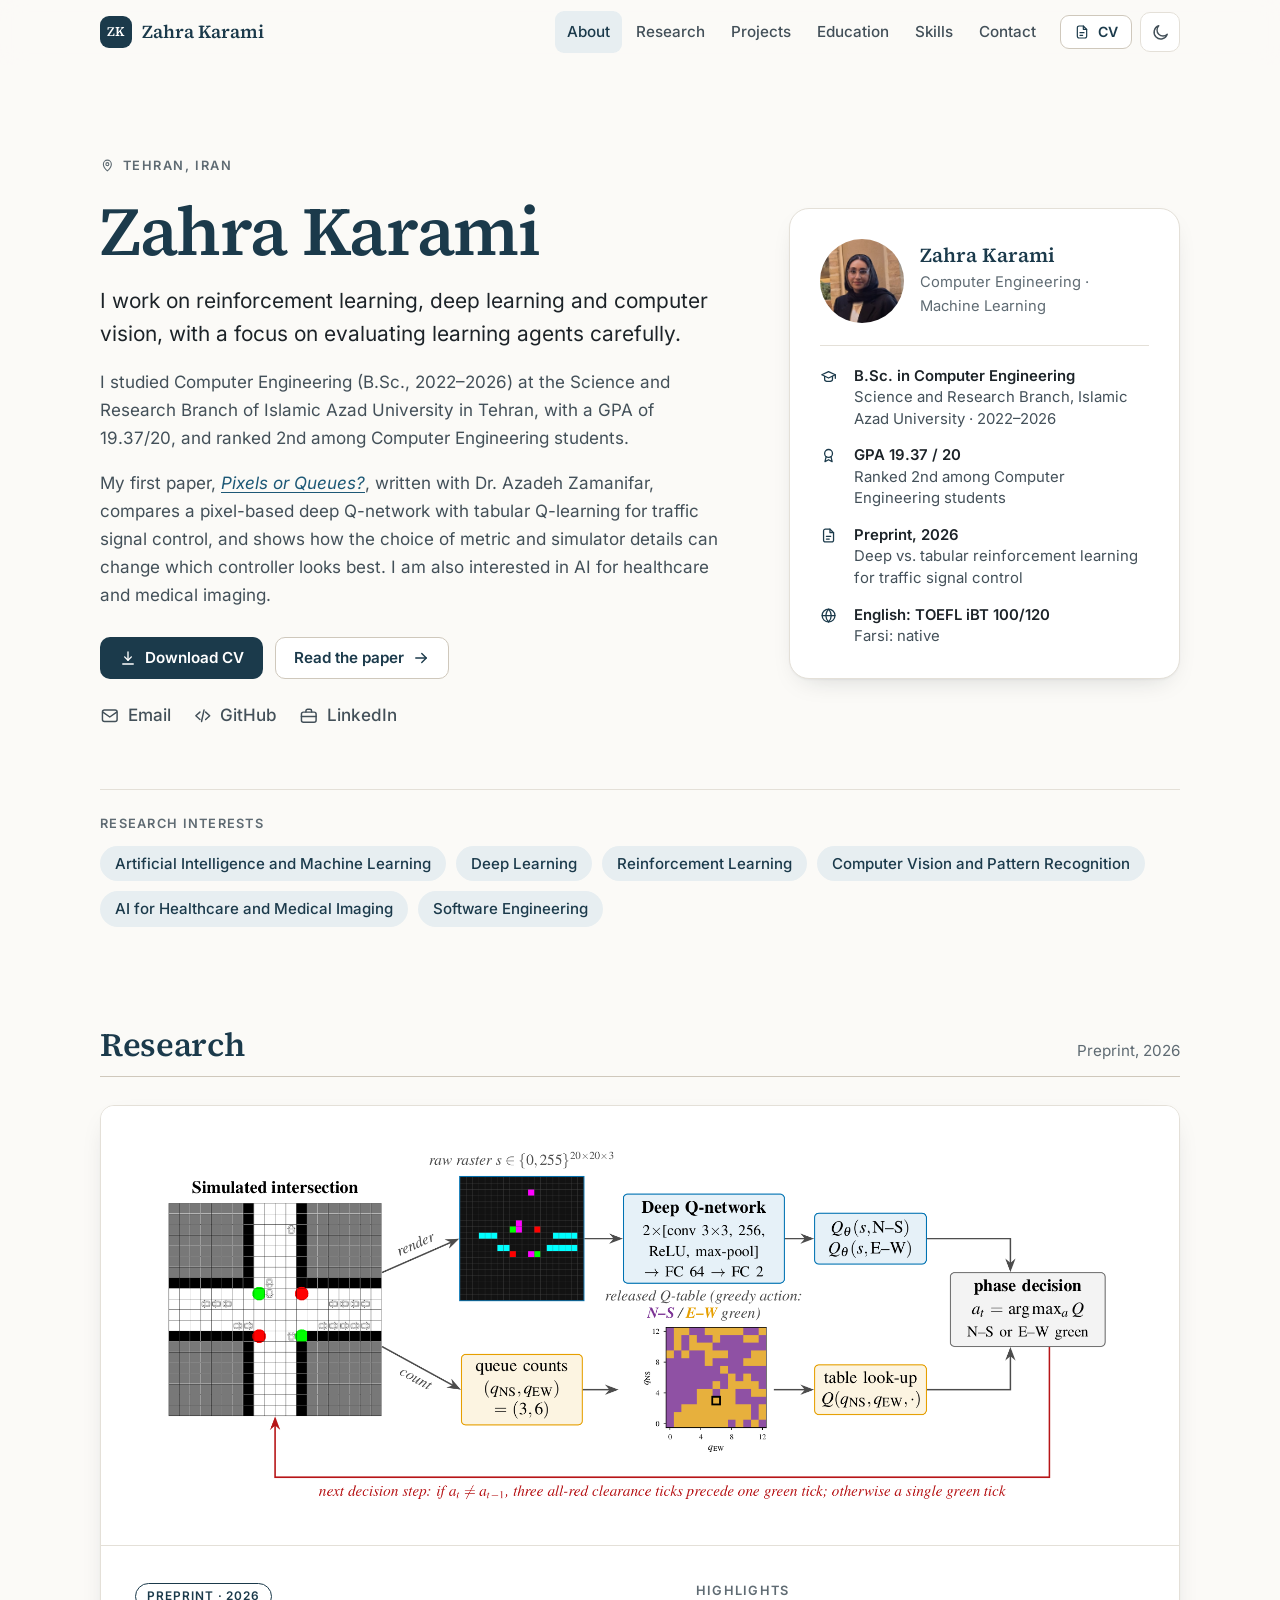
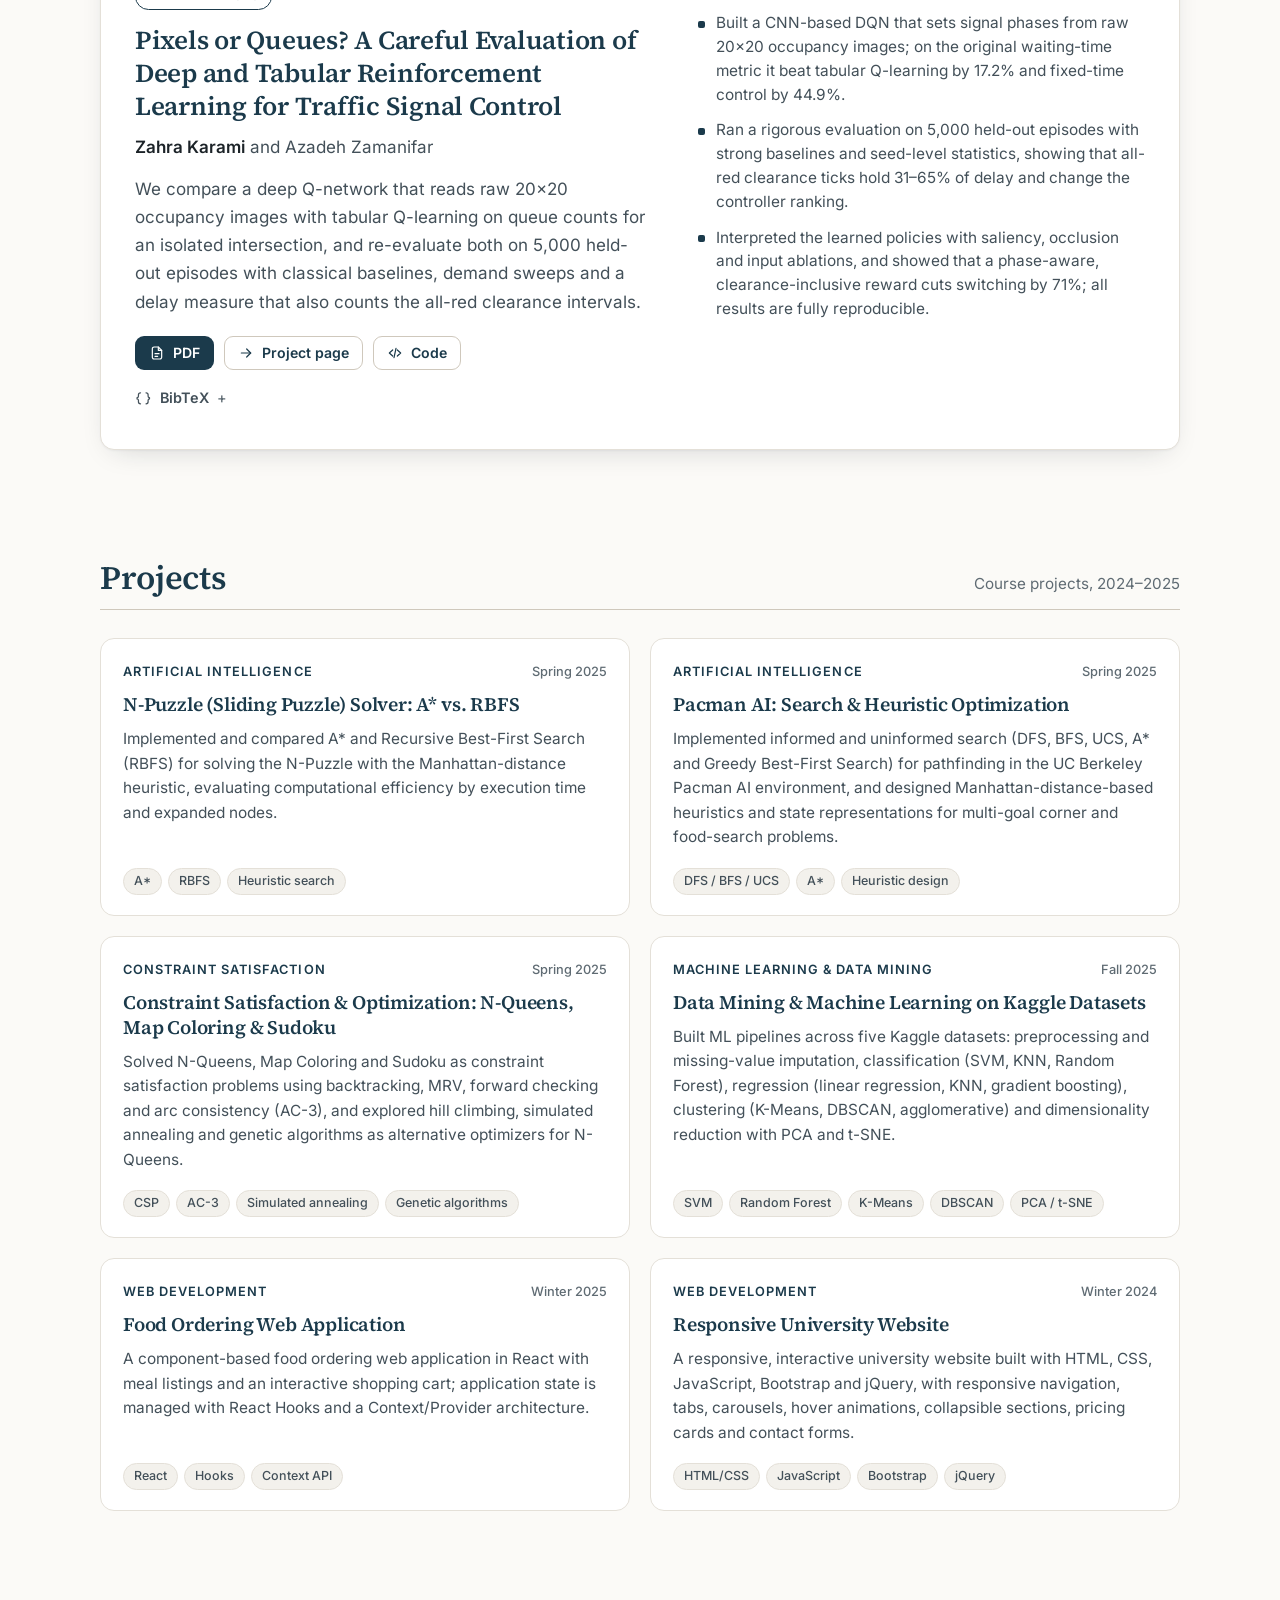
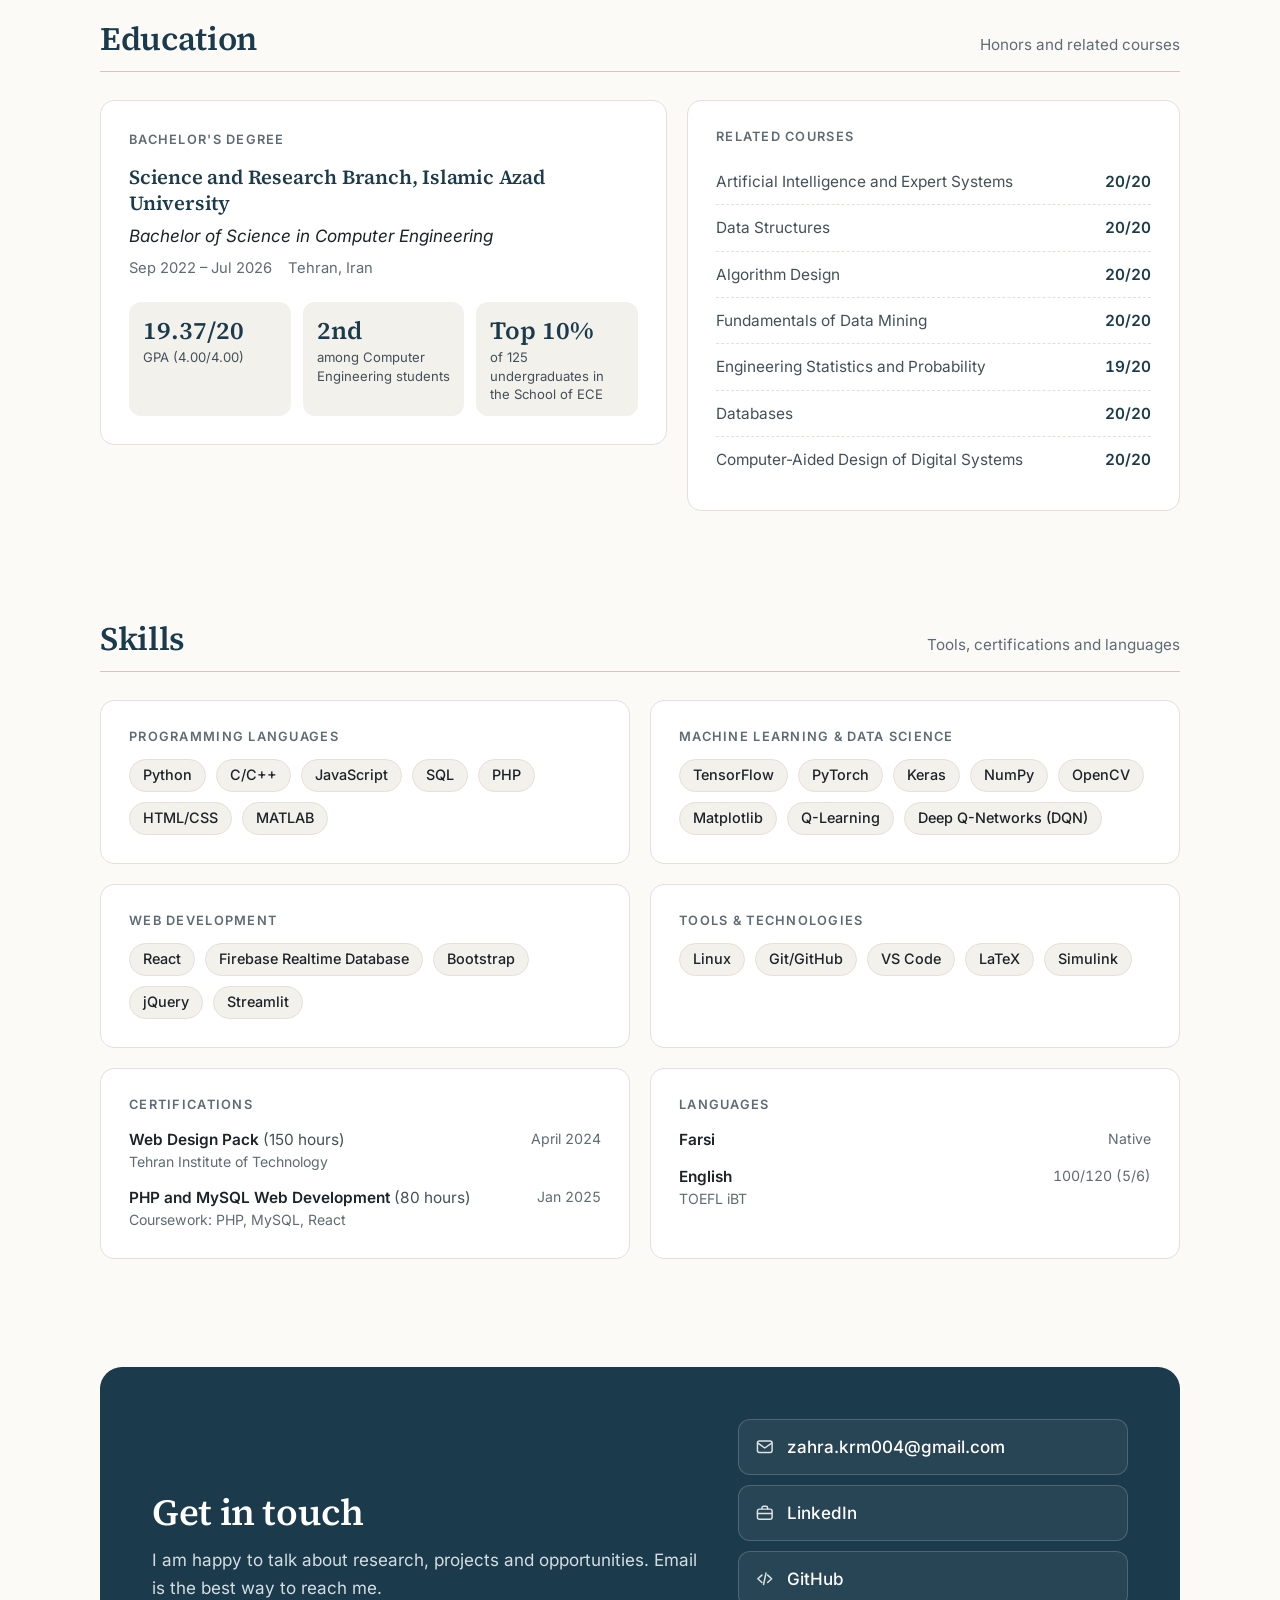
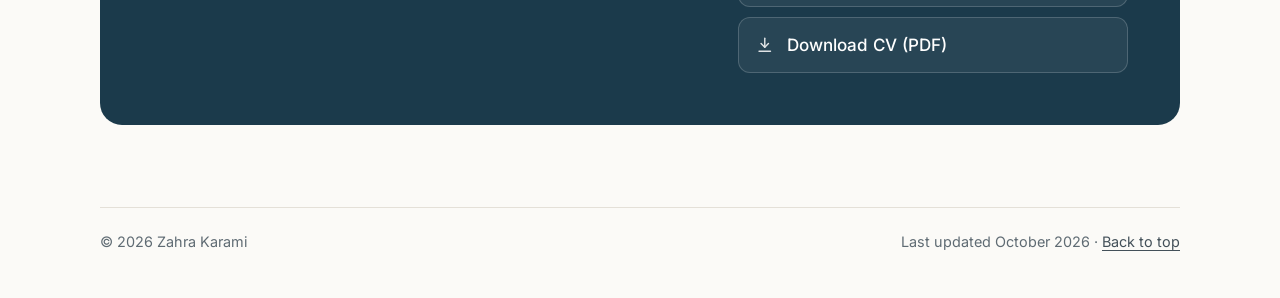
==== commit 24bbb8e4: "Update index.html" ====
--- a/index.html
+++ b/index.html
@@ -135,7 +135,7 @@
             <div class="profile-top">
               <!-- To use a photo, replace this div with:
                    <img class="avatar" src="assets/img/profile.jpg" alt="Zahra Karami" width="84" height="84"> -->
-              <div class="avatar" aria-hidden="true">ZK</div>
+              <img class="avatar" src="assets/img/profile.jpg" alt="Zahra Karami" width="84" height="84">
               <div>
                 <p class="profile-name">Zahra Karami</p>
                 <p class="profile-role">Computer Engineering · Machine Learning</p>
